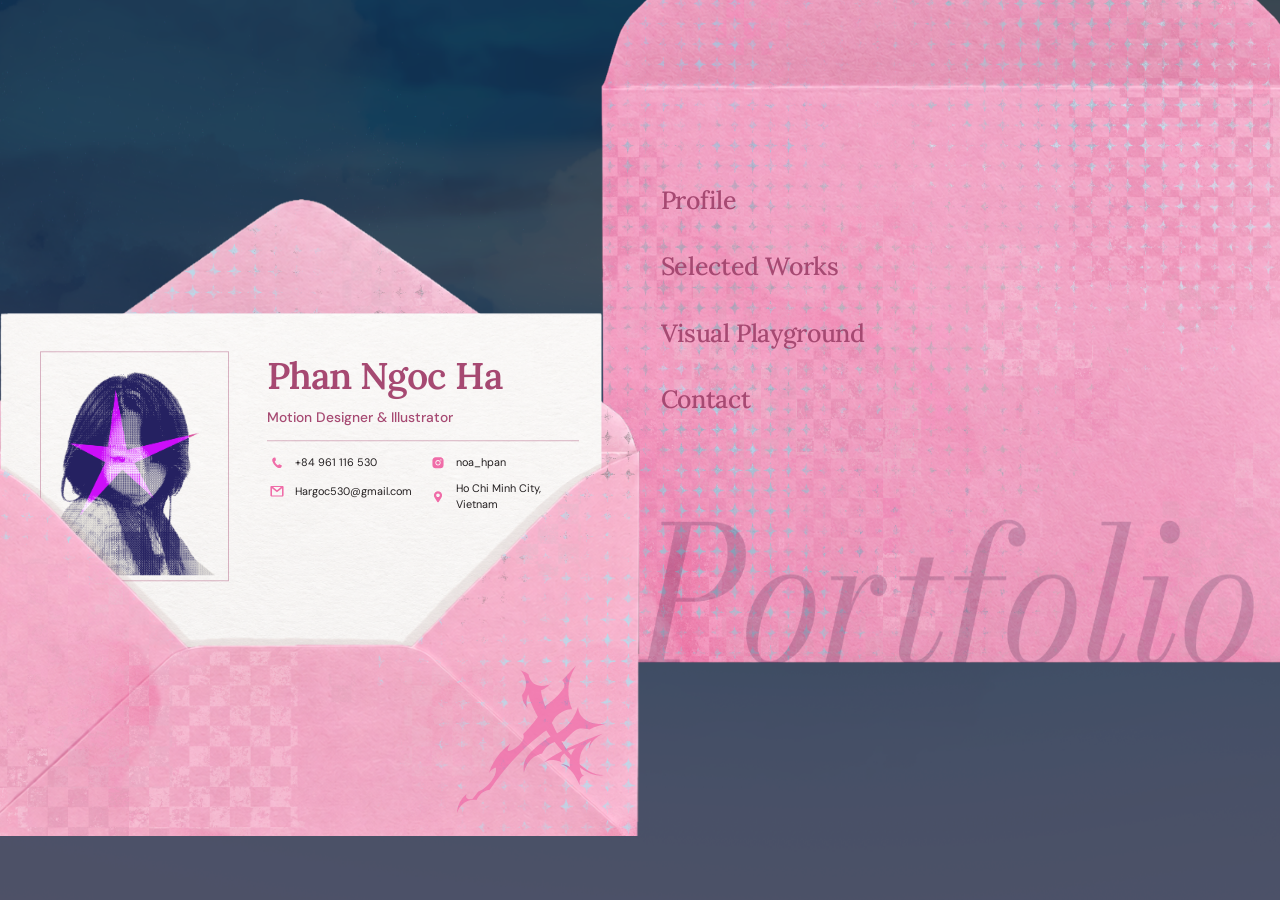
==== index.html @ 86d30d30 "1" ====
<!doctype html>
<html lang="en">
<head>
  <meta charset="UTF-8">
  <meta name="viewport" content="width=device-width, initial-scale=1">

  <meta
    name="description"
    content="Phan Ngoc Ha — Graphic Designer, Illustrator & Motion Designer."
  >

  <title>Phan Ngoc Ha — Portfolio</title>

  <link rel="preconnect" href="https://fonts.googleapis.com">
  <link rel="preconnect" href="https://fonts.gstatic.com" crossorigin>

  <link
    href="https://fonts.googleapis.com/css2?family=DM+Sans:wght@400;500;600&family=Lora:wght@500;600&display=swap"
    rel="stylesheet"
  >

  <link rel="stylesheet" href="styles.css">
<link rel="stylesheet" href="background.css">
  <!-- Giữ script ở đây để chuẩn bị intro trước khi Home xuất hiện -->
  <script src="script.js"></script>
  <script src="pages.js" defer></script>
  <script src="background.js"></script>
</head>

<body>
  <!-- NỀN MÂY -->
<!-- Nền ảnh của Home -->
<div class="sky" aria-hidden="true">
  <div class="home-bg-position">
    <img
      class="home-bg-image"
      src="assets-all/bg.png"
      alt=""
      draggable="false"
    >
  </div>
</div>

  <main class="home" aria-label="Phan Ngoc Ha portfolio">
    <div class="composition">

      <!-- PHONG THƯ BÊN TRÁI -->
      <section class="letter" aria-labelledby="name">

        <!-- Layer 1: mặt dưới -->
        <img
          class="letter__layer letter__front"
          src="home%20page/letter-front-up.png"
          width="1560"
          height="1529"
          alt=""
          draggable="false"
        >

        <!-- Layer 2: giấy và thông tin cùng di chuyển -->
        <div class="paper-window">
          <!-- Chuyển động lúc mở web -->
          <div class="paper-motion">
            <!-- Chuyển động khi hover/chạm -->
            <div class="paper-hover">

              <img
                class="letter__layer letter__paper"
                src="home%20page/paper.png"
                width="1560"
                height="1529"
                alt=""
                draggable="false"
              >

<div class="identity">
<div class="portrait">
  <img
    src="home%20page/profile-pic.webp"
    alt="Illustrated portrait of Phan Ngoc Ha"
    width="1086"
    height="842"
    draggable="false"
  >
</div>

  <div class="identity__text">
    <h1 id="name">Phan Ngoc Ha</h1>

    <p class="role">
      Motion Designer &amp; Illustrator
    </p>

    <ul class="identity-contacts" aria-label="Contact information">
      <li>
        <a href="tel:+84961116530">
          <img
            src="contact/contact-icons/phone-icon.svg"
            alt=""
            width="16"
            height="16"
          >
          <span>+84 961 116 530</span>
        </a>
      </li>

      <li>
        <a
          href="https://www.instagram.com/noa_hpan/"
          target="_blank"
          rel="noopener noreferrer"
        >
          <img
            src="contact/contact-icons/ig-icon.svg"
            alt=""
            width="16"
            height="16"
          >
          <span>noa_hpan</span>
        </a>
      </li>

      <li>
        <a href="mailto:Hargoc530@gmail.com">
          <img
            src="contact/contact-icons/mail-icon.svg"
            alt=""
            width="16"
            height="16"
          >
          <span>Hargoc530@gmail.com</span>
        </a>
      </li>

      <li>
        <span class="identity-contact-location">
          <img
            src="contact/contact-icons/location-icon.svg"
            alt=""
            width="16"
            height="16"
          >
          <span>Ho Chi Minh City, Vietnam</span>
        </span>
      </li>
    </ul>
  </div>
</div>

        <!-- Layer 4: shadow -->
        <img
          class="letter__layer letter__shadow"
          src="home%20page/letter-shadow-up.png"
          width="1560"
          height="1529"
          alt=""
          draggable="false"
        >

        <!-- Layer 5: mặt trên -->
        <img
          class="letter__layer letter__back"
          src="home%20page/letter-back-up.png"
          width="1560"
          height="1529"
          alt=""
          draggable="false"
        >

        <!-- Layer 6: logo -->
        <img
          class="letter__logo"
          src="logo.svg"
          alt="HA"
          draggable="false"
        >

        <!-- Vùng chạm và điều khiển bằng bàn phím -->
        <button
          class="paper-toggle"
          type="button"
          aria-label="Raise paper"
          aria-pressed="false"
          hidden
        ></button>
      </section>

      <!-- PHONG THƯ BÊN PHẢI -->
      <header class="menu-letter">
        <img
          class="menu-letter__image"
          src="home%20page/letter-back.png"
          width="1754"
          height="2048"
          alt=""
          draggable="false"
        >

        <nav class="navigation" aria-label="Main navigation">

          <div class="nav-item">
            <button
              class="nav-link"
              type="button"
              data-page="profile"
            >
              <span>Profile</span>
            </button>
          </div>

          <div class="nav-item">
            <button
              class="nav-link"
              type="button"
              data-page="selected-works"
            >
              <span>Selected Works</span>
            </button>
          </div>

          <div class="nav-item">
            <button
              class="nav-link"
              type="button"
              data-page="visual-playground"
            >
              <span>Visual Playground</span>
            </button>
          </div>

          <div class="nav-item">
            <button
              class="nav-link"
              type="button"
              data-page="contact"
            >
              <span>Contact</span>
            </button>
          </div>

        </nav>
      </header>

    </div>
  </main>
</body>
</html>
---- styles.css ----
/* ========================================
   THÔNG SỐ CHỈNH NHANH
   ======================================== */

:root {
  /* Màu sắc */
  --background: #000000;
  --name-color: #a64972;
  --role-color: #a64972;
  --menu-color: #a64972;
  --location-color: #000000;
  --menu-highlight: #f8f0e9;
  --portrait-color: #e4dcde;

  --menu-hover-gradient: linear-gradient(
    105deg,
    rgb(255 255 255 / 98%) 0%,
    rgb(255 255 255 / 75%) 55%,
    rgb(255 255 255 / 15%) 100%
  );

  /* Font */
  --title-font: "Lora", Georgia, serif;
  --body-font: "DM Sans", Arial, sans-serif;

  /* Phong thư trái */
  --letter-width: 53%;
  --letter-left: -3%;
  --letter-top: 11.3%;

  /* Phong thư menu */
  --menu-width: 62.5%;
  --menu-left: 46%;
  --menu-top: -50.2%;

  /* Giấy desktop: chuyển động dọc */
  --paper-rest-x: 0px;
  --paper-rest-y: 3.5%;
  --paper-raised-x: 0px;
  --paper-raised-y: -1%;
  --paper-speed: 800ms;
  --ease-soft: cubic-bezier(.22, 1, .36, 1);

  /* Ảnh nền */
  --bg-scale: 1.3;
  --bg-opacity: .55;

  /*
   * Canh phần ảnh hiển thị trong khung.
   * Không di chuyển cả khung để tránh hở nền.
   */
  --bg-x: 40%;
  --bg-y: 75%;

  /* Float: biên độ nhỏ hơn phần phủ dư 24px */
  --bg-drift-x: 10px;
  --bg-drift-y: -12px;
  --bg-duration: 16s;
}


/* ========================================
   THIẾT LẬP CHUNG
   ======================================== */

* {
  box-sizing: border-box;
}

body {
  margin: 0;
  background: var(--background);
  color: var(--name-color);
  font-family: var(--body-font);
  isolation: isolate;
}

button {
  font: inherit;
}

[hidden] {
  display: none !important;
}

h1, h2, h3, h4, h5, h6 {
  font-family: var(--title-font);
  font-weight: 600;
}

.home {
  position: relative;
  z-index: 1;
  min-height: 100svh;
  display: grid;
  align-items: center;
  overflow: clip;
}

.composition {
  position: relative;
  width: 100%;
  aspect-ratio: 16 / 9;
  isolation: isolate;
  container-type: inline-size;
}


/* ========================================
   NỀN
   ======================================== */

.sky {
  position: fixed;
  inset: 0;
  z-index: 0;
  overflow: hidden;
  pointer-events: none;
  background: var(--background);
  isolation: isolate;
}

.sky__clouds {
  position: absolute;
  inset: -15%;

  background:
    radial-gradient(
      ellipse at 15% 30%,
      rgb(113 133 162 / 18%),
      transparent 45%
    ),
    radial-gradient(
      ellipse at 75% 65%,
      rgb(108 121 154 / 16%),
      transparent 48%
    ),
    radial-gradient(
      ellipse at 90% 10%,
      rgb(147 151 174 / 12%),
      transparent 40%
    );

  animation: cloud-drift 42s ease-in-out infinite alternate;
}

/*
 * Khung ảnh phủ dư 24px mỗi cạnh.
 * Khung không di chuyển; ảnh bên trong float nhẹ.
 */
.home-bg-position {
  position: absolute;
  inset: -24px;
  width: auto;
  height: auto;

  mix-blend-mode: screen;
  opacity: var(--bg-opacity);
}

.home-bg-image {
  display: block;
  width: 100%;
  height: 100%;
  max-width: none;

  /* Giữ tỉ lệ ảnh và phủ kín khung */
  object-fit: cover;
  object-position: var(--bg-x) var(--bg-y);

  transform-origin: center;
  pointer-events: none;
  user-select: none;

  animation:
    home-bg-float
    var(--bg-duration)
    ease-in-out
    infinite
    alternate;
}

@keyframes cloud-drift {
  from {
    transform: translate3d(-3%, -1%, 0);
  }

  to {
    transform: translate3d(3%, 2%, 0);
  }
}

@keyframes home-bg-float {
  from {
    transform:
      translate3d(
        calc(0px - var(--bg-drift-x)),
        calc(0px - var(--bg-drift-y)),
        0
      )
      scale(max(1, var(--bg-scale)));
  }

  to {
    transform:
      translate3d(
        var(--bg-drift-x),
        var(--bg-drift-y),
        0
      )
      scale(max(1, var(--bg-scale)));
  }
}


/* ========================================
   PHONG THƯ BÊN TRÁI
   ======================================== */

.letter {
  position: absolute;
  left: var(--letter-left);
  top: var(--letter-top);
  width: var(--letter-width);
  aspect-ratio: 1560 / 1529;
  isolation: isolate;
  z-index: 2;
}

.letter__layer {
  position: absolute;
  inset: 0;
  display: block;
  width: 100%;
  height: 100%;
  pointer-events: none;
  user-select: none;
}

.letter__front,
.letter__paper {
  z-index: 1;
}

.paper-window {
  position: absolute;
  inset: 0;
  overflow: hidden;
  z-index: 2;
}

.paper-motion,
.paper-hover,
.identity {
  position: absolute;
  inset: 0;
}

.paper-hover {
  transform: translate(
    var(--paper-rest-x),
    var(--paper-rest-y)
  );

  transition: transform var(--paper-speed) var(--ease-soft);
}

.identity {
  z-index: 2;
}

.letter__shadow {
  z-index: 4;
}

.letter__back {
  z-index: 5;
}

.letter__logo {
  position: absolute;
  right: 5%;
  bottom: 7%;
  width: 22%;
  height: auto;
  z-index: 6;

  pointer-events: none;
  user-select: none;

  mix-blend-mode: darken;
  opacity: .73;
}


/* ========================================
   TƯƠNG TÁC VỚI GIẤY
   ======================================== */

.paper-toggle {
  position: absolute;
  inset: 0;
  width: 100%;
  height: 100%;
  padding: 0;

  border: 0;
  background: transparent;
  z-index: 7;

  cursor: pointer;
  touch-action: manipulation;
  -webkit-tap-highlight-color: transparent;
}

.paper-toggle:focus-visible {
  outline: 2px solid var(--menu-highlight);
  outline-offset: -10px;
}

.letter.is-paper-raised .paper-hover {
  transform: translate(
    var(--paper-raised-x),
    var(--paper-raised-y)
  );
}


/* ========================================
   THÔNG TIN TRÊN GIẤY
   ======================================== */

.portrait {
  position: absolute;
  left: 12.5%;
  top: 24.5%;
  width: 26%;
  height: 32.7%;
  background: var(--portrait-color);
}

.identity__text {
  position: absolute;
  left: 45%;
  top: 24%;
  width: 46%;
}

.identity h1 {
  margin: 0;
  font-size: clamp(28px, 2.9cqw, 50px);
  line-height: 1.2;
  letter-spacing: -.025em;
  color: var(--name-color);
}

.identity p {
  margin: 0;
  line-height: 1.6;
}

.identity .role {
  margin-top: clamp(10px, 1cqw, 18px);
  font-size: clamp(12px, 1.08cqw, 18px);
  font-weight: 500;
  color: var(--role-color);
}

.identity .location {
  max-width: 26ch;
  margin-top: clamp(10px, 1.1cqw, 20px);
  font-size: clamp(11px, .92cqw, 15px);
  font-weight: 400;
  color: var(--location-color);
}


/* ========================================
   PHONG THƯ BÊN PHẢI VÀ MENU
   ======================================== */

.menu-letter {
  position: absolute;
  left: var(--menu-left);
  top: var(--menu-top);
  width: var(--menu-width);
  aspect-ratio: 1754 / 2048;
  z-index: 1;
}

.menu-letter__image {
  display: block;
  width: 100%;
  height: 100%;
  pointer-events: none;
}

.navigation {
  position: absolute;
  left: 9%;
  top: 47.9%;
  width: 82%;

  display: flex;
  flex-direction: column;
  align-items: flex-start;

  gap: clamp(10px, 1.3cqw, 24px);
}

.nav-item {
  width: max-content;
  flex-shrink: 0;
}

.nav-link {
  position: relative;
  isolation: auto;

  display: block;
  width: max-content;
  min-height: 44px;
  padding: 8px 10px;
  margin-left: -10px;

  border: 0;
  border-radius: 0;
  background: transparent;

  font-family: var(--title-font);
  font-size: clamp(21px, 1.95cqw, 32px);
  font-weight: 500;
  line-height: 1.35;
  letter-spacing: -.015em;
  text-align: left;
  white-space: nowrap;

  color: var(--menu-color);
  cursor: pointer;

  /* Giữ nút đục để Difference không nháy trắng */
  opacity: 1;
  transition: color 300ms ease;

  touch-action: manipulation;
  -webkit-tap-highlight-color: transparent;
}

.nav-link span {
  position: relative;
  z-index: 1;
  opacity: 1;
  transition: opacity 300ms ease;
}

.nav-link::before {
  content: "";
  position: absolute;
  inset: 5px 0;
  z-index: 2;

  background: var(--menu-hover-gradient);
  mix-blend-mode: difference;
  pointer-events: none;

  transform: scaleX(0);
  transform-origin: right center;

  transition: transform 420ms cubic-bezier(.76, 0, .24, 1);
}


/* ========================================
   MENU — CHẠM VÀ BÀN PHÍM
   ======================================== */

.nav-link.is-tap-active,
.nav-link:focus-visible {
  color: var(--name-color);
}

.nav-link.is-tap-active::before,
.nav-link:focus-visible::before {
  transform: scaleX(1);
  transform-origin: left center;
}

.nav-link:focus-visible {
  outline: 2px solid var(--menu-color);
  outline-offset: 4px;
}

.navigation:has(.nav-link.is-tap-active, .nav-link:focus-visible)
.nav-link:not(.is-tap-active):not(:focus-visible) span {
  opacity: .55;
}


/* ========================================
   HOVER DESKTOP
   ======================================== */

@media (min-width: 901px) and (hover: hover) and (pointer: fine) {
  html:not(.intro-pending):not(.intro-running)
  .letter:hover .paper-hover {
    transform: translate(
      var(--paper-raised-x),
      var(--paper-raised-y)
    );
  }

  .nav-link:hover {
    color: var(--name-color);
  }

  .nav-link:hover::before {
    transform: scaleX(1);
    transform-origin: left center;
  }

  .navigation:has(.nav-link:hover)
  .nav-link:not(:hover):not(:focus-visible):not(.is-tap-active) span {
    opacity: .55;
  }

  .navigation .nav-link:hover span,
  .navigation .nav-link:focus-visible span {
    opacity: 1;
  }
}


/* ========================================
   TRẠNG THÁI CHUẨN BỊ INTRO
   ======================================== */

.intro-pending .letter,
.intro-pending .menu-letter,
.intro-pending .nav-item {
  opacity: 0;
}


/* ========================================
   MOBILE / MÀN HÌNH HẸP
   ======================================== */

@media (max-width: 900px) {
  :root {
    /* Giấy mobile: chuyển động ngang */
    --paper-rest-x: -8px;
    --paper-rest-y: 0px;
    --paper-raised-x: 12px;
    --paper-raised-y: 0px;

    /* Ảnh nền mobile */
    --bg-y: 60%;
    --bg-scale: 2;

    /* Trôi nhanh hơn trước, giảm biên độ */
    --bg-drift-x: 6px;
    --bg-drift-y: -8px;
    --bg-duration: 18s;
  }

  .home {
    display: block;
  }

  .composition {
    max-width: 560px;
    min-height: 100svh;
    margin-inline: auto;
    padding: 0 0 44px;

    aspect-ratio: auto;
    display: flex;
    flex-direction: column;
    align-items: flex-start;
    gap: 0;
  }

  .sky__clouds {
    opacity: .75;
  }

  /* Phong thư menu nằm lệch sang phải */
  .menu-letter {
    order: -1;
    position: relative;
    left: auto;
    top: auto;

    width: 115%;
    margin-left: 36%;
    padding: clamp(90px, 25vw, 130px) 0 72px;

    aspect-ratio: auto;
    isolation: isolate;
  }

  .menu-letter__image {
    position: absolute;
    left: 0;
    bottom: 0;
    height: auto;
    z-index: -1;
  }

  .navigation {
    position: relative;
    left: 10%;
    top: auto;
    width: 80%;
    padding: 0;
    gap: 10px;
  }

  .nav-link {
    font-size: clamp(20px, 4.2vw, 26px);
  }

  /* Kích thước và vị trí thư mobile */
  .letter {
    position: relative;
    left: auto;
    top: auto;

    width: 128%;
    max-width: 620px;
    margin-left: -24%;
    margin-top: -64px;

    flex-shrink: 0;
  }

  .letter__layer {
    transform: rotate(90deg);
    transform-origin: center;
  }

  .paper-window {
    padding: 0;
  }

  .letter__paper {
    display: block;
  }

  .identity {
    margin: 0;
    padding: 0;
    background: none;
  }

  .portrait {
    left: 48%;
    top: 10%;
    width: 28%;
    height: 26%;
  }

  .identity__text {
    left: 39%;
    top: 40%;
    width: 40%;
  }

  .identity h1 {
    font-size: clamp(20px, 5.2vw, 30px);
  }

  .identity .role {
    margin-top: 8px;
    font-size: clamp(12px, 2.8vw, 14px);
    line-height: 1.45;
  }

  .identity .location {
    max-width: none;
    margin-top: 10px;
    font-size: clamp(12px, 2.6vw, 13px);
    line-height: 1.45;
  }

  .letter__logo {
    left: 16%;
    top: 12%;
    right: auto;
    bottom: auto;
    width: 20%;
  }
}


/* ========================================
   GIẢM CHUYỂN ĐỘNG
   ======================================== */

@media (prefers-reduced-motion: reduce) {
  .sky__clouds,
  .home-bg-image {
    animation: none;
  }

  /* Giữ mức zoom khi tắt chuyển động */
  .home-bg-image {
    transform: scale(max(1, var(--bg-scale)));
  }

  .paper-hover,
  .nav-link,
  .nav-link span,
  .nav-link::before {
    transition: none;
  }

  .intro-pending .letter,
  .intro-pending .menu-letter,
  .intro-pending .nav-item {
    opacity: 1;
  }
}

/* Giữ bố cục ổn định khi thanh cuộn xuất hiện */
html {
  scrollbar-gutter: auto;
  overflow-y: auto;
  overflow-x: clip;
}
/* Tốc độ nền dùng chung cho mọi trang */
:root {
  --bg-duration: 8s;
}

@media (max-width: 900px) {
  :root {
    --bg-duration: 10s;
  }
}

/* Tiếp tục chuyển động từ thời điểm của trang trước */
.home-bg-image {
  animation-delay: var(--bg-time-offset, 0s);
}
/* Giữ kích thước nền thống nhất giữa các trang */
.sky {
  right: auto;
  width: 100vw;
}
/* ========================================
   HOME — THẺ THÔNG TIN CÁ NHÂN
   ======================================== */

.home .identity__text {
  --identity-line: #a64972;
  --identity-contact-color: #231f20;
}

/* Gạch ngắn dưới tên */
.home .identity h1::after {
  content: "";
  display: block;

  width: 24%;
  height: 2px;
  margin-top: clamp(6px, .6cqw, 10px);

  background: var(--identity-line);
}

.home .identity .role {
  margin-top: clamp(7px, .7cqw, 12px);
  line-height: 1.45;
}

/* Viền mảnh quanh placeholder */
.home .portrait {
  outline: 1px solid rgb(166 73 114 / 40%);
  outline-offset: 5px;
}


/* Danh sách liên lạc */
.home .identity-contacts {
  display: grid;
  grid-template-columns: minmax(0, 1fr) minmax(0, 1fr);
  gap: 7px 10px;

  margin: clamp(10px, 1cqw, 16px) 0 0;
  padding: clamp(9px, .8cqw, 13px) 0 0;
  list-style: none;

  border-top: 1px solid rgb(166 73 114 / 40%);
}

.home .identity-contacts li {
  min-width: 0;
}

.home .identity-contacts a,
.home .identity-contact-location {
  display: flex;
  align-items: flex-start;
  gap: 6px;
  min-width: 0;

  font-family: var(--body-font);
  font-size: clamp(9px, .85cqw, 14px);
  font-weight: 400;
  line-height: 1.5;

  color: var(--identity-contact-color);
  text-decoration: none;
}

.home .identity-contacts img {
  display: block;
  width: clamp(12px, 1.1cqw, 18px);
  height: clamp(12px, 1.1cqw, 18px);
  margin-top: 1px;
  flex-shrink: 0;

  object-fit: contain;
  pointer-events: none;
}

.home .identity-contacts a > span,
.home .identity-contact-location > span {
  min-width: 0;
  overflow-wrap: anywhere;
}

.home .identity-contacts a {
  touch-action: manipulation;
  transition: color 200ms ease;
}

.home .identity-contacts a:focus-visible {
  outline: 2px solid var(--name-color);
  outline-offset: 3px;
}

@media (hover: hover) and (pointer: fine) {
  .home .identity-contacts a:hover {
    color: var(--name-color);
    text-decoration: underline;
    text-underline-offset: 3px;
  }
}


/* Cho chuột/chạm đi xuyên qua nút phủ toàn phong thư.
   Nút vẫn sử dụng được bằng bàn phím. */
.home .paper-toggle {
  pointer-events: none;
}


/* MOBILE — liên lạc xếp thành một cột */
@media (max-width: 900px) {
  .home .identity__text {
    left: 39%;
    top: 39%;
    width: 40%;
  }

  .home .identity h1::after {
    width: 32%;
    margin-top: 7px;
  }

  .home .identity .role {
    margin-top: 7px;
    font-size: clamp(11px, 2.7vw, 14px);
  }

  .home .identity-contacts {
    grid-template-columns: minmax(0, 1fr);
    gap: 4px;

    margin-top: 9px;
    padding-top: 8px;
  }

  .home .identity-contacts a,
  .home .identity-contact-location {
    gap: 6px;
    font-size: clamp(10px, 2.5vw, 12px);
    line-height: 1.45;
  }

  .home .identity-contacts img {
    width: 13px;
    height: 13px;
  }

  .home .portrait {
    outline-offset: 3px;
  }
}

@media (prefers-reduced-motion: reduce) {
  .home .identity-contacts a {
    transition: none;
  }
}
/* ========================================
   HOME — CÁC LỚP PHONG THƯ ĐI CÙNG NHAU
   ======================================== */

.home .letter {
  /* Tăng số này để letter-front-up thấp xuống thêm */
  --front-offset-y: 28px;

  --envelope-move-x: 0px;
  --envelope-move-y: 0px;
}

/* Canh riêng mặt thư dưới */
.home .letter__front {
  top: var(--front-offset-y);
}

/* Các lớp thư cùng khoảng dịch chuyển và tốc độ.
   translate không ghi đè góc xoay mobile. */
.home .letter__front,
.home .letter__shadow,
.home .letter__back,
.home .letter__logo {
  translate:
    var(--envelope-move-x)
    var(--envelope-move-y);

  transition:
    translate var(--paper-speed) var(--ease-soft);
}

/* Khi chạm trên mobile */
.home .letter.is-paper-raised {
  --envelope-move-x:
    calc(var(--paper-raised-x) - var(--paper-rest-x));

  --envelope-move-y:
    calc(var(--paper-raised-y) - var(--paper-rest-y));
}

/* Khi hover desktop, sau intro */
@media (min-width: 901px) and (hover: hover) and (pointer: fine) {
  html:not(.intro-pending):not(.intro-running)
  .home .letter:hover {
    --envelope-move-x:
      calc(var(--paper-raised-x) - var(--paper-rest-x));

    --envelope-move-y:
      calc(var(--paper-raised-y) - var(--paper-rest-y));
  }
}

@media (prefers-reduced-motion: reduce) {
  .home .letter__front,
  .home .letter__shadow,
  .home .letter__back,
  .home .letter__logo {
    transition: none;
  }
}


/* ========================================
   ICON LIÊN LẠC LỚN HƠN
   ======================================== */

.home .identity-contacts img {
  width: clamp(18px, 1.6cqw, 26px);
  height: clamp(18px, 1.6cqw, 26px);
  flex-shrink: 0;
  object-fit: contain;
}

.home .identity-contacts a,
.home .identity-contacts .identity-contact-location {
  align-items: center;
  gap: 8px;
}

@media (max-width: 900px) {
  .home .identity-contacts img {
    width: 19px;
    height: 19px;
  }
}


/* Bỏ gạch hồng ngắn dưới tên Phan Ngoc Ha */
.home .identity h1::after {
  content: none;
}


/* Giảm chuyển động theo thiết lập thiết bị */
@media (prefers-reduced-motion: reduce) {
  .home .letter__front {
    transition: none;
  }
}
@media (max-width: 900px) {
  .home .letter {
    /* Canh riêng trên mobile */
    --front-offset-y: -0px;
    --front-offset-x: -12px;
  }

  .home .letter__front {
    top: var(--front-offset-y);
    left: var(--front-offset-x);
  }
}
/* Hình vẽ trên giấy — bỏ nền placeholder, giữ viền */
.home .portrait {
  background: transparent;
}

.home .portrait img {
  display: block;
  width: 100%;
  height: 100%;
  object-fit: contain;
  object-position: center;

  user-select: none;
  -webkit-user-drag: none;
  pointer-events: none;
}
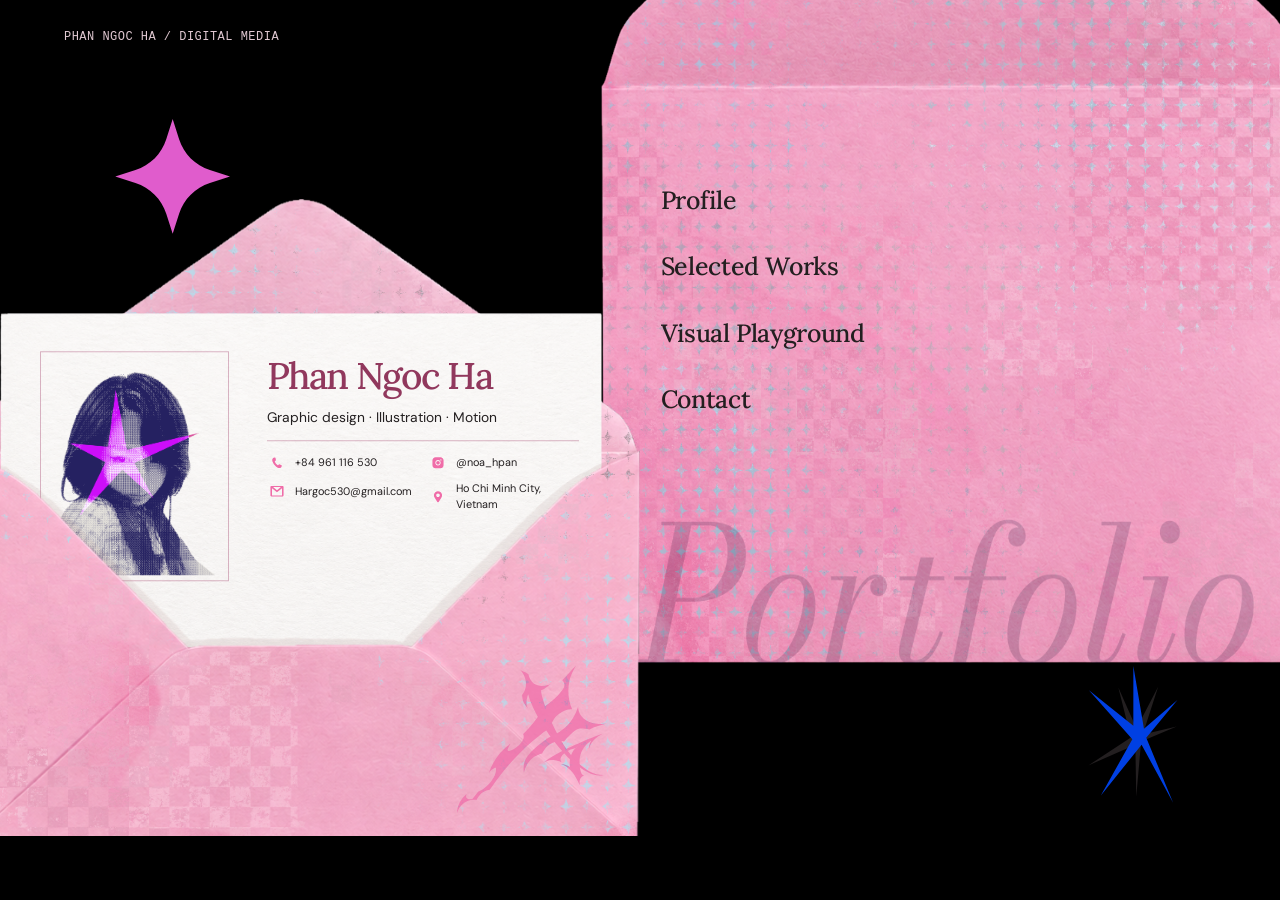
==== commit 013bc7e3: "3" ====
--- a/index.html
+++ b/index.html
@@ -15,19 +15,22 @@
   <link rel="preconnect" href="https://fonts.gstatic.com" crossorigin>
 
   <link
-    href="https://fonts.googleapis.com/css2?family=DM+Sans:wght@400;500;600&family=Lora:wght@500;600&display=swap"
+    href="https://fonts.googleapis.com/css2?family=DM+Sans:wght@400;500;600&family=Lora:ital,wght@0,500;0,600;1,500&display=swap"
     rel="stylesheet"
   >
 
   <link rel="stylesheet" href="styles.css">
-<link rel="stylesheet" href="background.css">
+<link rel="stylesheet" href="home-editorial.css">
+<link rel="stylesheet" href="editorial-shell.css">
   <!-- Giữ script ở đây để chuẩn bị intro trước khi Home xuất hiện -->
   <script src="script.js"></script>
   <script src="pages.js" defer></script>
+  <script src="home-editorial.js" defer></script>
   <script src="background.js"></script>
+  <script src="portfolio-motion.js" defer></script>
 </head>
 
-<body>
+<body class="home-body editorial-page" id="top">
   <!-- NỀN MÂY -->
 <!-- Nền ảnh của Home -->
 <div class="sky" aria-hidden="true">
@@ -42,7 +45,11 @@
 </div>
 
   <main class="home" aria-label="Phan Ngoc Ha portfolio">
+    <div class="home-meteors" aria-hidden="true"><span class="home-meteor"></span><span class="home-meteor"></span><span class="home-meteor"></span><span class="home-meteor"></span><span class="home-meteor"></span></div>
+    <div class="home-masthead">Phan Ngoc Ha / Digital media</div>
     <div class="composition">
+      <svg class="home-star home-star--pink" viewBox="61 40 281 281" aria-hidden="true" focusable="false"><image href="About%20me/decoration-assets/pink-star.svg" width="403.404" height="360.322" /></svg>
+      <svg class="home-star home-star--blue" viewBox="129 61 207 317" aria-hidden="true" focusable="false"><image href="About%20me/decoration-assets/blue-black-star.svg" width="439.918" height="415.679" /></svg>
 
       <!-- PHONG THƯ BÊN TRÁI -->
       <section class="letter" aria-labelledby="name">
@@ -88,7 +95,7 @@
     <h1 id="name">Phan Ngoc Ha</h1>
 
     <p class="role">
-      Motion Designer &amp; Illustrator
+      Graphic design · Illustration · Motion
     </p>
 
     <ul class="identity-contacts" aria-label="Contact information">
@@ -116,7 +123,7 @@
             width="16"
             height="16"
           >
-          <span>noa_hpan</span>
+          <span>@noa_hpan</span>
         </a>
       </li>
 
@@ -244,4 +251,4 @@
     </div>
   </main>
 </body>
-</html>+</html>
--- a/home-editorial.css
+++ b/home-editorial.css
@@ -0,0 +1,40 @@
+body.home-body { background:#000; --name-color:#91385d; --role-color:#231f20; --menu-color:#231f20; }
+.home-body .sky { display:none; }
+.home-body .home { background:#000; height:100svh; min-height:0; overflow:hidden; }
+html:has(body.home-body),body.home-body { height:100%; overflow:hidden; }
+.home-body .composition { width:min(100%,calc(100svh * 1.65)); margin-inline:auto; z-index:1; }
+.home-body .home-masthead { position:absolute; top:28px; left:var(--editorial-gutter); width:40%; z-index:4; color:var(--editorial-note); font:12px/1.5 'Courier New',monospace; letter-spacing:.04em; text-transform:uppercase; pointer-events:none; }
+.home-body .identity h1 { font-family:var(--title-font); font-weight:500; letter-spacing:-.045em; }
+.home-body .identity .role { font-family:var(--body-font); font-weight:400; }
+.home-body .identity-contacts { --identity-contact-color:#231f20; --identity-line:#686063; }
+.home-body .nav-link { font-family:var(--title-font); font-weight:500; }
+.home-body .home-star { position:absolute; display:block; pointer-events:none; user-select:none; z-index:0; transform-origin:center; }
+.home-body .home-star--pink { top:4%; left:9%; width:clamp(70px,9vw,140px); aspect-ratio:1; animation:home-star-turn 32s linear infinite; }
+.home-body .home-star--blue { right:8%; bottom:1%; width:clamp(65px,7vw,110px); aspect-ratio:207 / 317; animation:home-star-turn 40s linear infinite reverse; }
+.home-body .nav-link::before { top:50%; bottom:auto; height:1.15em; margin-top:-.575em; background:#a6497240; mix-blend-mode:normal; transition:transform 320ms cubic-bezier(.76,0,.24,1); }
+.home-body .nav-link:hover,.home-body .nav-link.is-tap-active,.home-body .nav-link:focus-visible { color:var(--menu-color); }
+.home-body .home-meteors { position:absolute; inset:0; overflow:hidden; pointer-events:none; z-index:0; }
+.home-body .home-meteor { position:absolute; width:clamp(90px,13vw,200px); height:1px; background:linear-gradient(90deg,#f2eee9,rgba(255,92,145,.45) 25%,transparent); opacity:0; animation:home-meteor-fall 12s linear infinite; }
+.home-body .home-meteor::before { content:""; position:absolute; left:0; top:-1px; width:3px; height:3px; border-radius:50%; background:#f2eee9; box-shadow:0 0 7px #ff5c9166; }
+.home-body .home-meteor:nth-child(1) { left:30%; top:-4%; animation-delay:0s; }
+.home-body .home-meteor:nth-child(2) { left:78%; top:-10%; animation-delay:3s; }
+.home-body .home-meteor:nth-child(3) { left:98%; top:25%; animation-delay:6s; }
+.home-body .home-meteor:nth-child(4) { left:55%; top:-6%; animation-delay:9s; }
+.home-body .home-meteor:nth-child(5) { left:90%; top:40%; animation-delay:4.5s; }
+.home-body.is-home-hidden .home-meteor,.home-body.is-home-hidden .home-star { animation-play-state:paused; }
+@keyframes home-meteor-fall {
+ 0% { opacity:0; transform:translate3d(0,0,0) rotate(-55deg); }
+ 2% { opacity:.7; }
+ 19% { opacity:0; transform:translate3d(-48vw,78vh,0) rotate(-55deg); }
+ 100% { opacity:0; transform:translate3d(-48vw,78vh,0) rotate(-55deg); }
+}
+.home-body a:focus-visible,.home-body .nav-link:focus-visible { outline:3px solid #56d6b5; outline-offset:5px; }
+@keyframes home-star-turn { to { transform:rotate(360deg); } }
+@media(max-width:900px) {
+ .home-body .home { display:block; }
+ .home-body .composition { width:100%; min-height:0; padding-bottom:0; transform:scale(var(--home-fit-scale,1)); transform-origin:top center; }
+ .home-body .home-masthead { top:24px; width:31%; font-size:10px; }
+ .home-body .home-star--pink { top:110px; left:4%; width:64px; }
+ .home-body .home-star--blue { bottom:2%; right:5%; width:62px; }
+}
+@media(prefers-reduced-motion:reduce) { .home-body .home-star { animation:none; } .home-body .home-meteors { display:none; } .home-body .nav-link::before { transition:none; } }
--- a/editorial-shell.css
+++ b/editorial-shell.css
@@ -0,0 +1,100 @@
+/* Shared chrome for Selected Works and Visual Playground.
+   Artwork compositions remain in each page's own stylesheet. */
+body.editorial-page {
+ --editorial-gutter:clamp(20px,5vw,90px);
+ --editorial-paper:#f2eee9;
+ --editorial-accent:#ff5c91;
+ --editorial-note:#e0c8d1;
+ --editorial-rule:#686063;
+ background:#000;
+}
+body.editorial-page .inner-header {
+ --header-text:var(--editorial-paper); --header-active:var(--editorial-accent);
+ background:#000; border-bottom:1px solid #393334;
+ mix-blend-mode:normal; backdrop-filter:none; -webkit-backdrop-filter:none;
+}
+body.editorial-page .inner-header .header-link[aria-current="page"] { background:transparent; }
+body.editorial-page .inner-header .header-link::before { background:#a6497240; }
+body.editorial-page .inner-header .inner-nav { background:#000; }
+body.editorial-page .inner-header .header-menu-toggle { color:var(--editorial-paper); background:#000; border-color:#706568; }
+body.editorial-page .inner-header .header-menu-icon span { background:var(--editorial-paper); }
+body.editorial-page a:focus-visible,body.editorial-page button:focus-visible { outline:3px solid #56d6b5; outline-offset:5px; }
+body.editorial-page .archive-featured { padding-top:28px; }
+body.editorial-page .inner-main.scrapbook-page { padding-top:28px; padding-bottom:0; animation:none; }
+body.editorial-page .editorial-masthead {
+ display:flex; justify-content:space-between; gap:20px;
+ padding-bottom:16px; margin:0; border-bottom:1px solid var(--editorial-rule);
+ color:var(--editorial-note); font:12px/1.5 'Courier New',monospace;
+ text-transform:uppercase; letter-spacing:.04em;
+}
+body.editorial-page .editorial-heading {
+ display:grid; grid-template-columns:minmax(0,1.5fr) minmax(0,1fr);
+ gap:32px; align-items:start; padding:48px 0 32px; margin:0;
+ animation:editorial-enter 850ms cubic-bezier(.22,1,.36,1) both;
+}
+body.editorial-page .inner-main .editorial-heading h1 {
+ margin:0; color:var(--editorial-paper); font-family:var(--title-font);
+ font-size:clamp(64px,9vw,156px); font-weight:500;
+ line-height:1; letter-spacing:-.065em;
+}
+body.editorial-page .editorial-heading h1 em { color:var(--editorial-accent); font-weight:500; }
+body.editorial-page .inner-main .editorial-heading .editorial-intro {
+ align-self:start; width:100%; max-width:32ch;
+ margin:0; padding-top:clamp(64px,9vw,156px);
+ color:var(--editorial-paper); font:400 clamp(16px,1.4vw,20px)/1.6 var(--body-font);
+}
+body.editorial-page .editorial-jumps {
+ display:flex; align-items:center; justify-content:space-between; flex-wrap:wrap;
+ gap:12px 26px; margin:0; padding:12px 0 24px;
+}
+body.editorial-page .editorial-jumps > div { display:flex; align-items:center; flex-wrap:wrap; gap:12px 26px; }
+body.editorial-page .editorial-jumps a,body.editorial-page .editorial-jumps button {
+ display:inline-flex; align-items:center; justify-content:start; gap:10px;
+ min-height:44px; padding:10px 0 11px; margin:0;
+ border:0; border-bottom:1px solid var(--editorial-rule);
+ background:transparent; color:var(--editorial-paper);
+ font:12px/1.5 'Courier New',monospace;
+ text-decoration:none; letter-spacing:0;
+}
+body.editorial-page .editorial-jumps a span { color:var(--editorial-accent); font-size:11px; }
+body.editorial-page .editorial-jumps button { color:var(--editorial-note); cursor:pointer; }
+body.editorial-page .editorial-jumps a:hover,body.editorial-page .editorial-jumps button:hover { color:#56d6b5; border-color:#56d6b5; }
+body.editorial-page .editorial-footer {
+ display:grid; grid-template-columns:minmax(0,1fr) auto minmax(0,1fr);
+ align-items:start; gap:24px; margin-top:72px; padding:28px 0 36px;
+ border-top:1px solid var(--editorial-rule); color:var(--editorial-note);
+ font:12px/1.5 'Courier New',monospace;
+}
+body.archive-page .editorial-footer { margin-inline:var(--editorial-gutter); }
+body.scrapbook-body .editorial-footer { margin-inline:0; }
+body.editorial-page .editorial-footer-identity { display:flex; flex-direction:column; align-items:start; gap:6px; }
+body.editorial-page .editorial-footer a {
+ display:inline-flex; align-items:center; min-height:44px; margin:0; padding:8px 0;
+ border:0; background:transparent; color:var(--editorial-accent);
+ font:400 14px/1.5 var(--body-font); text-decoration:none;
+}
+body.editorial-page .editorial-footer a:hover { color:#56d6b5; text-decoration:underline; text-underline-offset:5px; }
+body.editorial-page .editorial-footer > a:last-child { justify-self:end; }
+body.editorial-page .editorial-footer-identity span { min-height:44px; display:flex; align-items:center; }
+body.editorial-page .editorial-footer-identity a { color:var(--editorial-note); }
+.editorial-skip { position:fixed; top:8px; left:16px; z-index:200; padding:12px 18px; background:#f2eee9; color:#000; transform:translateY(-180%); }
+.editorial-skip:focus { transform:none; }
+@keyframes editorial-enter { from { opacity:0; transform:translateY(16px); } to { opacity:1; transform:none; } }
+body.editorial-page .archive-film.has-entered { animation:none; }
+@media(max-width:900px) {
+ body.editorial-page .editorial-heading { grid-template-columns:minmax(0,1fr); gap:22px; padding-top:36px; }
+ body.editorial-page .inner-main .editorial-heading .editorial-intro { padding-top:0; max-width:45ch; }
+ body.editorial-page .inner-header .header-link[aria-current="page"] { background:#241019; }
+}
+@media(max-width:640px) {
+ body.editorial-page .editorial-masthead { flex-direction:column; gap:8px; font-size:10px; }
+ body.editorial-page .editorial-heading { padding:32px 0 24px; }
+ body.editorial-page .inner-main .editorial-heading h1 { font-size:clamp(54px,14vw,86px); }
+ body.editorial-page .editorial-jumps > div { gap:12px 20px; }
+ body.editorial-page .editorial-footer { grid-template-columns:minmax(0,1fr); margin-top:55px; gap:10px; }
+ body.editorial-page .editorial-footer > a:last-child { justify-self:start; }
+ body.editorial-page .editorial-footer-identity { gap:0; }
+}
+@media(prefers-reduced-motion:reduce) {
+ body.editorial-page .editorial-heading { animation:none; }
+}
